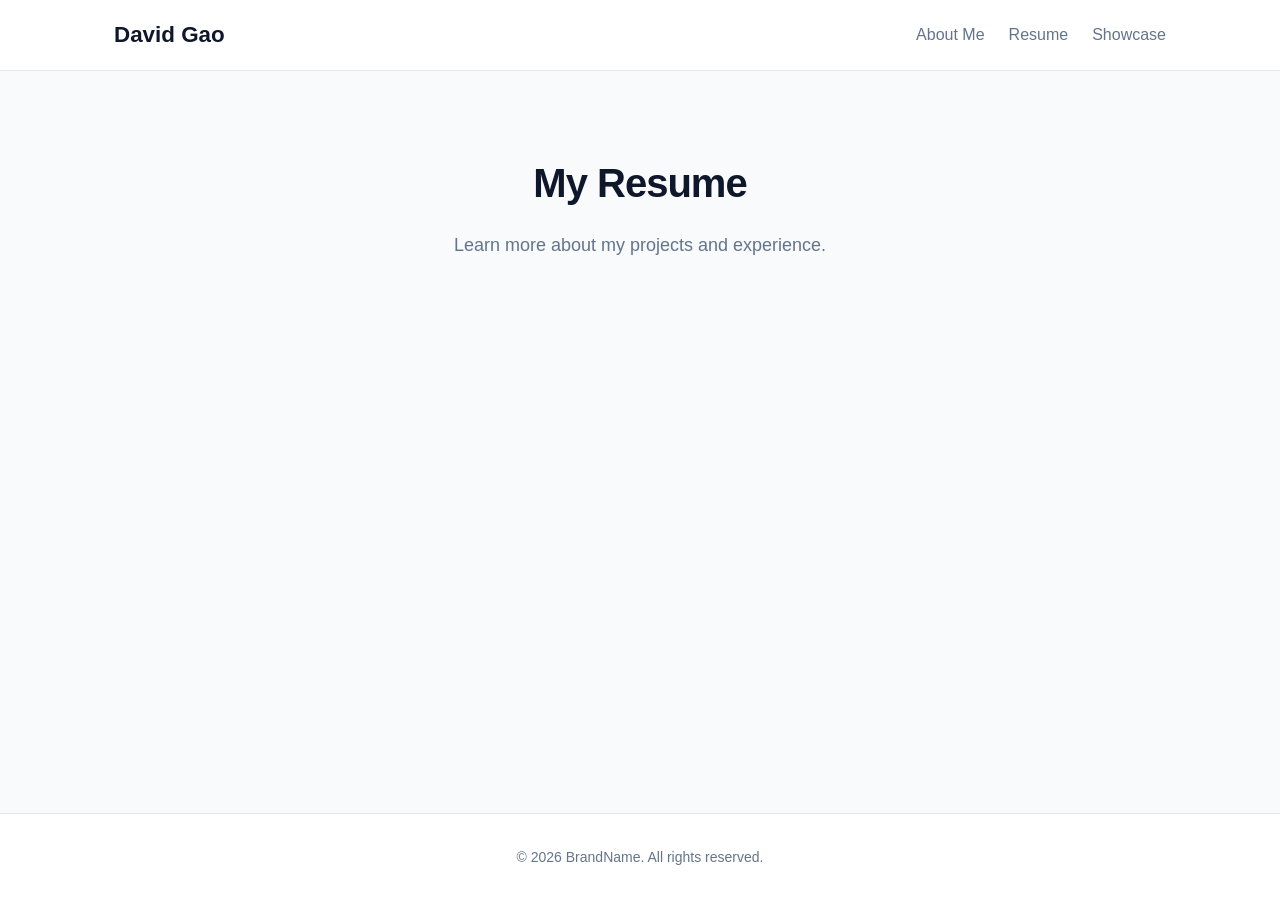
==== about-me.html @ 21740be6 "fixed link error" ====
<!DOCTYPE html>
<html lang="en">
<head>
  <meta charset="UTF-8">
  <meta name="viewport" content="width=device-width, initial-scale=1.0">
  <title>David Gao - About Me</title>

  <!-- 1. THIS LINE LINKS TO YOUR CSS FILE -->
  <link rel="stylesheet" href="styles.css">
</head>
<body>

  <!-- 2. THIS ENTIRE HEADER SECTION CREATES THE TOP NAV BAR -->
  <header>
    <div class="container navbar">
      <!-- Clicking logo returns to Home -->
      <a href="index.html" class="logo">David Gao</a>
      
      <button class="menu-toggle" id="menu-toggle" aria-label="Toggle Menu">&#9776;</button>
      
      <!-- Navigation Links -->
      <ul class="nav-links" id="nav-links">
        <li><a href="about-me.html">About Me</a></li>
        <li><a href="resume.html">Resume</a></li>
        <li><a href="showcase.html">Showcase</a></li>
      </ul>
    </div>
  </header>

  <!-- Main Content of About Page -->
  <main>
    <section class="hero">
      <div class="container">
        <h1>My Resume</h1>
        <p>Learn more about my projects and experience.</p>
      </div>
    </section>
  </main>

  <!-- Footer -->
  <footer>
    <div class="container">
      <p>&copy; 2026 BrandName. All rights reserved.</p>
    </div>
  </footer>
</body>
</html>
---- styles.css ----
/* styles.css */

/* CSS Custom Properties for Easy Theming */
:root {
  --primary-color: #2563eb;
  --primary-hover: #1d4ed8;
  --bg-color: #f8fafc;
  --card-bg: #ffffff;
  --text-color: #0f172a;
  --text-muted: #64748b;
  --border-color: #e2e8f0;
  --max-width: 1100px;
}

/* Base Reset & Typography */
* {
  box-sizing: border-box;
  margin: 0;
  padding: 0;
}

body {
  font-family: -apple-system, BlinkMacSystemFont, "Segoe UI", Roboto, Helvetica, Arial, sans-serif;
  line-height: 1.6;
  background-color: var(--bg-color);
  color: var(--text-color);
  display: flex;
  flex-direction: column;
  min-height: 100vh;
}

a {
  color: var(--primary-color);
  text-decoration: none;
}

a:hover {
  text-decoration: underline;
}

/* Container */
.container {
  width: 100%;
  max-width: var(--max-width);
  margin: 0 auto;
  padding: 0 1.5rem;
}

/* Navigation Bar */
header {
  background-color: var(--card-bg);
  border-bottom: 1px solid var(--border-color);
  position: sticky;
  top: 0;
  z-index: 10;
}

.navbar {
  display: flex;
  justify-content: space-between;
  align-items: center;
  height: 70px;
}

.logo {
  font-size: 1.4rem;
  font-weight: 700;
  color: var(--text-color);
}

.nav-links {
  display: flex;
  list-style: none;
  gap: 1.5rem;
}

.nav-links a {
  color: var(--text-muted);
  font-weight: 500;
  transition: color 0.2s;
}

.nav-links a:hover {
  color: var(--primary-color);
  text-decoration: none;
}

/* Hero Section */
.hero {
  padding: 5rem 0 3rem;
  text-align: center;
}

.hero h1 {
  font-size: 2.5rem;
  font-weight: 800;
  margin-bottom: 1rem;
  letter-spacing: -0.025em;
}

.hero p {
  font-size: 1.125rem;
  color: var(--text-muted);
  max-width: 600px;
  margin: 0 auto 2rem;
}

.btn {
  display: inline-block;
  background-color: var(--primary-color);
  color: #ffffff;
  padding: 0.75rem 1.5rem;
  border-radius: 0.375rem;
  font-weight: 600;
  transition: background-color 0.2s;
}

.btn:hover {
  background-color: var(--primary-hover);
  text-decoration: none;
}

/* Features Grid */
.features {
  padding: 3rem 0 5rem;
}

.grid {
  display: grid;
  grid-template-columns: repeat(auto-fit, minmax(280px, 1fr));
  gap: 1.5rem;
}

.card {
  background-color: var(--card-bg);
  border: 1px solid var(--border-color);
  border-radius: 0.5rem;
  padding: 1.75rem;
  box-shadow: 0 1px 3px rgba(0, 0, 0, 0.05);
}

.card h3 {
  font-size: 1.25rem;
  margin-bottom: 0.5rem;
}

.card p {
  color: var(--text-muted);
  font-size: 0.95rem;
}

/* Footer */
footer {
  margin-top: auto;
  background-color: var(--card-bg);
  border-top: 1px solid var(--border-color);
  padding: 2rem 0;
  text-align: center;
  color: var(--text-muted);
  font-size: 0.875rem;
}

/* Responsive Mobile Menu Toggle */
.menu-toggle {
  display: none;
  background: none;
  border: none;
  font-size: 1.5rem;
  cursor: pointer;
  color: var(--text-color);
}

@media (max-width: 640px) {
  .menu-toggle {
    display: block;
  }

  .nav-links {
    display: none;
    flex-direction: column;
    position: absolute;
    top: 70px;
    left: 0;
    width: 100%;
    background-color: var(--card-bg);
    border-bottom: 1px solid var(--border-color);
    padding: 1rem 1.5rem;
  }

  .nav-links.active {
    display: flex;
  }
}
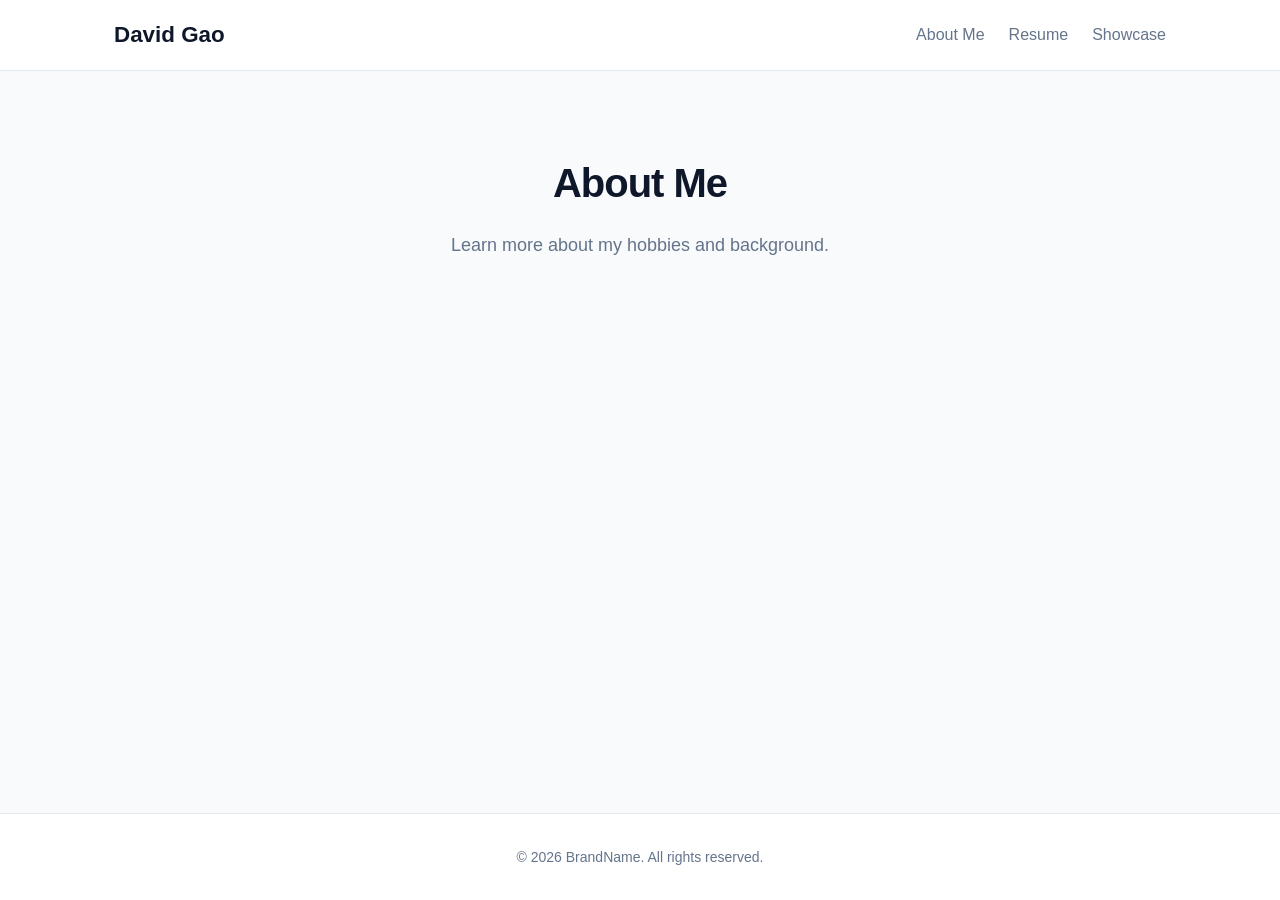
==== commit 43f41fd6: "updated contents of page to tell what its about" ====
--- a/about-me.html
+++ b/about-me.html
@@ -31,8 +31,8 @@
   <main>
     <section class="hero">
       <div class="container">
-        <h1>My Resume</h1>
-        <p>Learn more about my projects and experience.</p>
+        <h1>About Me</h1>
+        <p>Learn more about my hobbies and background.</p>
       </div>
     </section>
   </main>
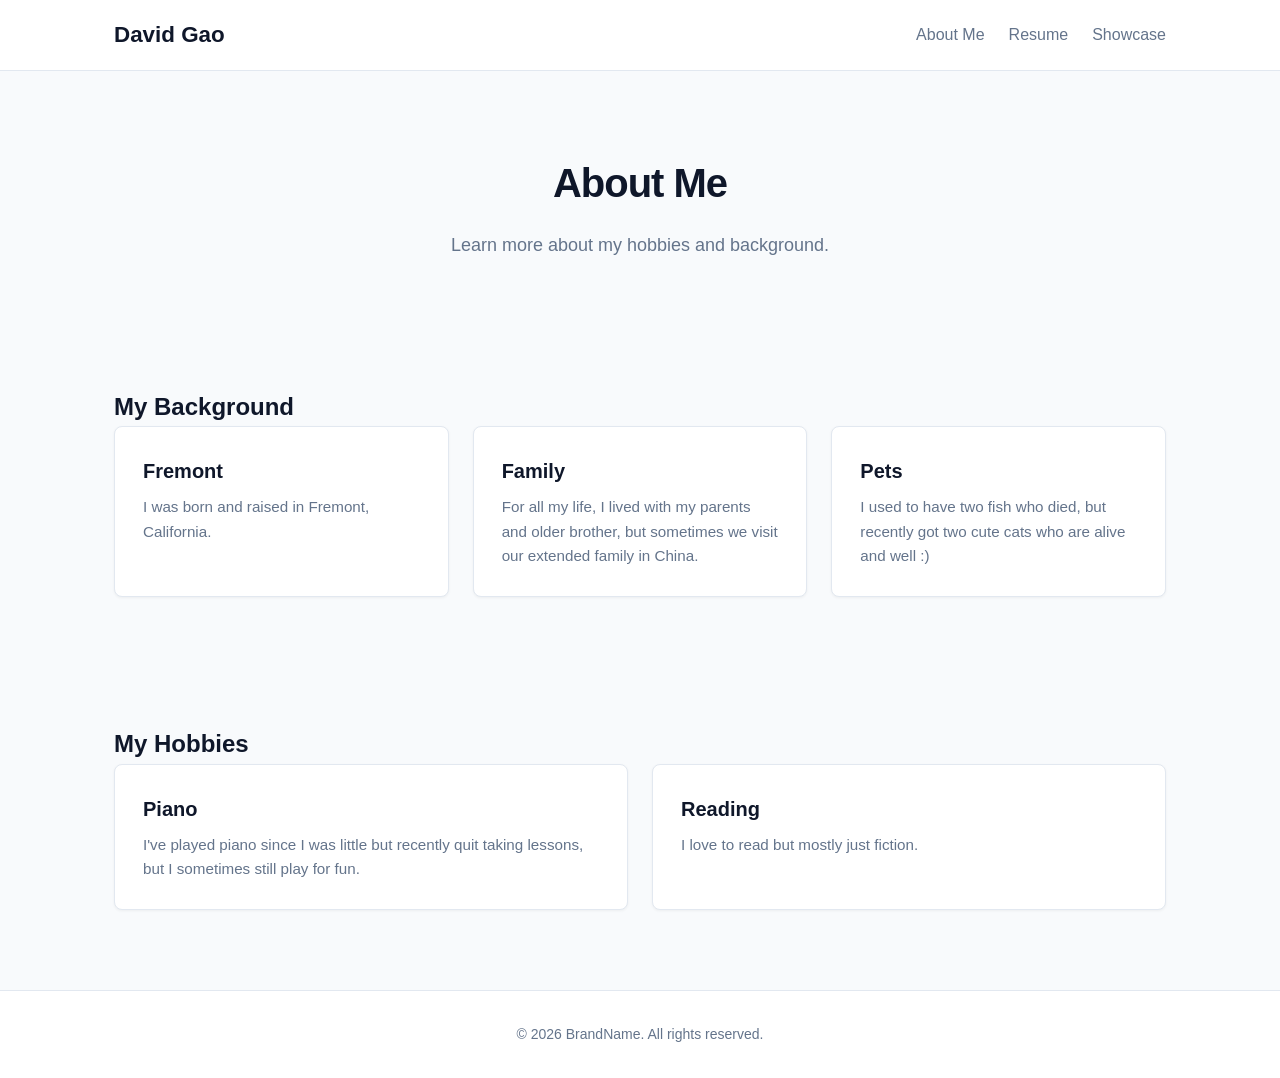
==== commit 86758bc4: "Typed in information about myself" ====
--- a/about-me.html
+++ b/about-me.html
@@ -35,6 +35,44 @@
         <p>Learn more about my hobbies and background.</p>
       </div>
     </section>
+
+    <!-- Background Section -->
+    <section class="features" id="features">
+      <div class="container">
+        <h1>My Background</h1>
+        <div class="grid">
+          <article class="card">
+            <h3>Fremont</h3>
+            <p>I was born and raised in Fremont, California.</p>
+          </article>
+          <article class="card">
+            <h3>Family</h3>
+            <p>For all my life, I lived with my parents and older brother, but sometimes we visit our extended family in China.</p>
+          </article>
+          <article class="card">
+            <h3>Pets</h3>
+            <p>I used to have two fish who died, but recently got two cute cats who are alive and well :)</p>
+          </article>
+        </div>
+      </div>
+    </section>
+
+    <!-- Hobbies Section -->
+    <section class="features" id="features">
+      <div class="container">
+        <h1>My Hobbies</h1>
+        <div class="grid">
+          <article class="card">
+            <h3>Piano</h3>
+            <p>I've played piano since I was little but recently quit taking lessons, but I sometimes still play for fun.</p>
+          </article>
+          <article class="card">
+            <h3>Reading</h3>
+            <p>I love to read but mostly just fiction.</p>
+          </article>
+        </div>
+      </div>
+    </section>
   </main>
 
   <!-- Footer -->
--- a/styles.css
+++ b/styles.css
@@ -29,6 +29,16 @@
   min-height: 100vh;
 }
 
+img {
+  max-width: 100%;
+  height: auto; /* Maintains the image's original proportions */
+}
+
+.small-img {
+  width: 300px; /* Adjust this value up or down */
+  height: auto;  /* Keeps the proportions correct so it doesn't stretch */
+}
+
 a {
   color: var(--primary-color);
   text-decoration: none;
@@ -118,6 +128,7 @@
 .btn:hover {
   background-color: var(--primary-hover);
   text-decoration: none;
+  font-size: 1.05rem;
 }
 
 /* Features Grid */
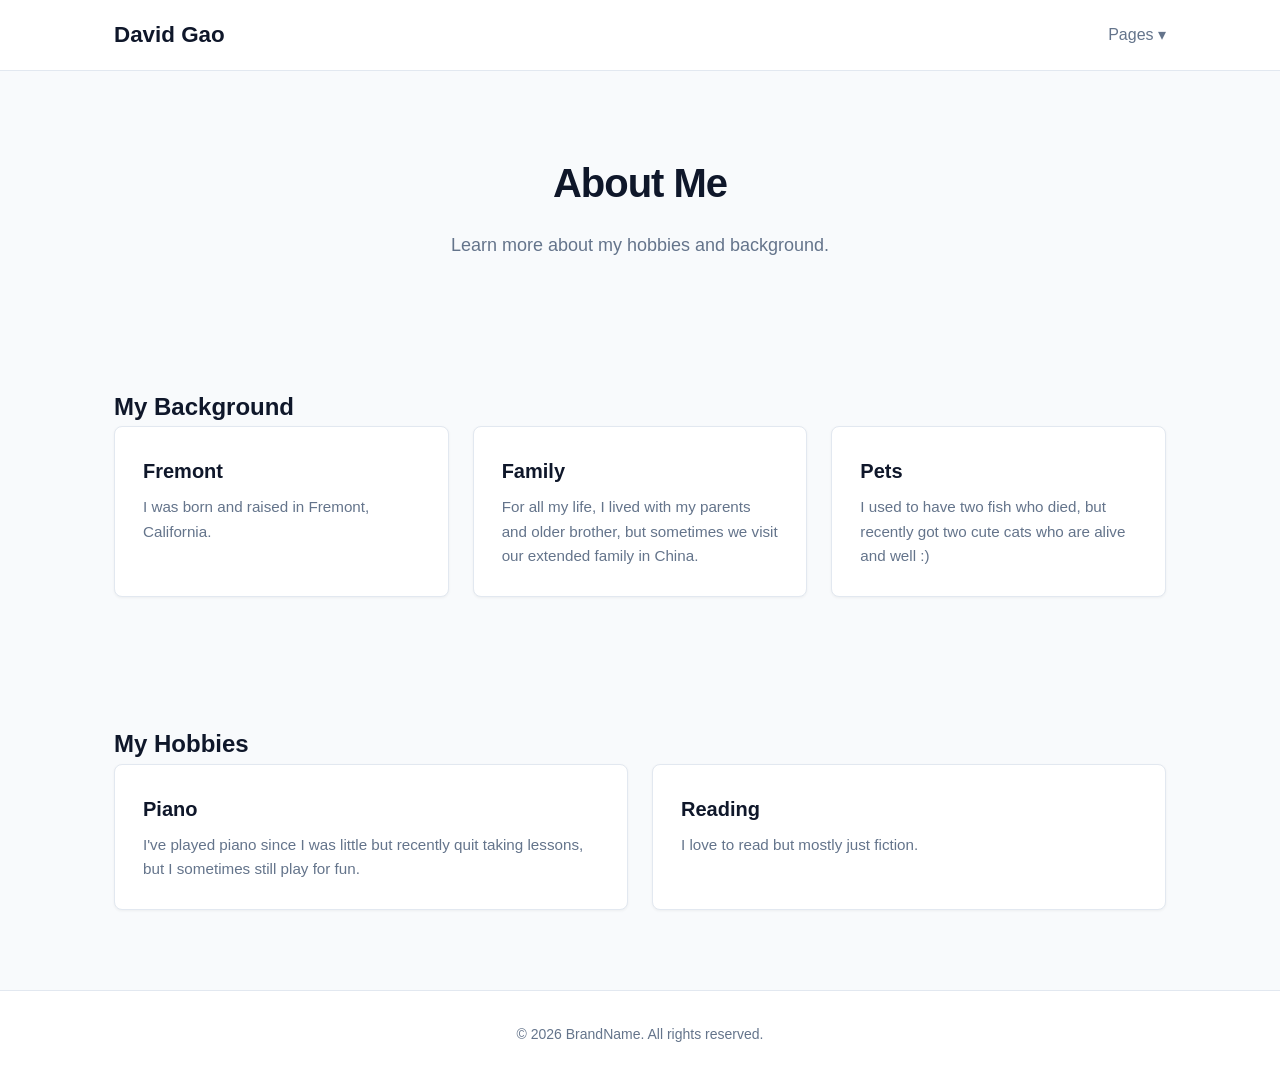
==== commit 9737c698: "dropdown menu for navigation bar" ====
--- a/about-me.html
+++ b/about-me.html
@@ -13,16 +13,19 @@
   <!-- 2. THIS ENTIRE HEADER SECTION CREATES THE TOP NAV BAR -->
   <header>
     <div class="container navbar">
-      <!-- Clicking logo returns to Home -->
       <a href="index.html" class="logo">David Gao</a>
-      
       <button class="menu-toggle" id="menu-toggle" aria-label="Toggle Menu">&#9776;</button>
-      
-      <!-- Navigation Links -->
       <ul class="nav-links" id="nav-links">
-        <li><a href="about-me.html">About Me</a></li>
-        <li><a href="resume.html">Resume</a></li>
-        <li><a href="showcase.html">Showcase</a></li>
+        
+        <!-- Dropdown Menu -->
+        <li class="dropdown">
+            <a href="#" class="dropdown-toggle">Pages &#9662;</a>
+            <ul class="dropdown-menu">
+            <li><a href="about-me.html">About Me</a></li>
+            <li><a href="resume.html">Resume</a></li>
+            <li><a href="showcase.html">Showcase</a></li>
+            </ul>
+        </li>
       </ul>
     </div>
   </header>
--- a/styles.css
+++ b/styles.css
@@ -37,6 +37,45 @@
 .small-img {
   width: 300px; /* Adjust this value up or down */
   height: auto;  /* Keeps the proportions correct so it doesn't stretch */
+}
+
+/* Dropdown Container */
+.dropdown {
+  position: relative;
+}
+
+/* Hidden Submenu */
+.dropdown-menu {
+  display: none;
+  position: absolute;
+  top: 100%; /* Position right below the main menu bar */
+  left: 0;
+  background-color: var(--card-bg);
+  border: 1px solid var(--border-color);
+  border-radius: 0.375rem;
+  min-width: 160px;
+  box-shadow: 0 4px 12px rgba(0, 0, 0, 0.1);
+  list-style: none;
+  padding: 0.5rem 0;
+  z-index: 100;
+}
+
+/* Dropdown Item Links */
+.dropdown-menu li a {
+  display: block;
+  padding: 0.5rem 1rem;
+  color: var(--text-color);
+  white-space: nowrap;
+}
+
+.dropdown-menu li a:hover {
+  background-color: var(--bg-color);
+  color: var(--primary-color);
+}
+
+/* Reveal Dropdown on Hover */
+.dropdown:hover .dropdown-menu {
+  display: block;
 }
 
 a {
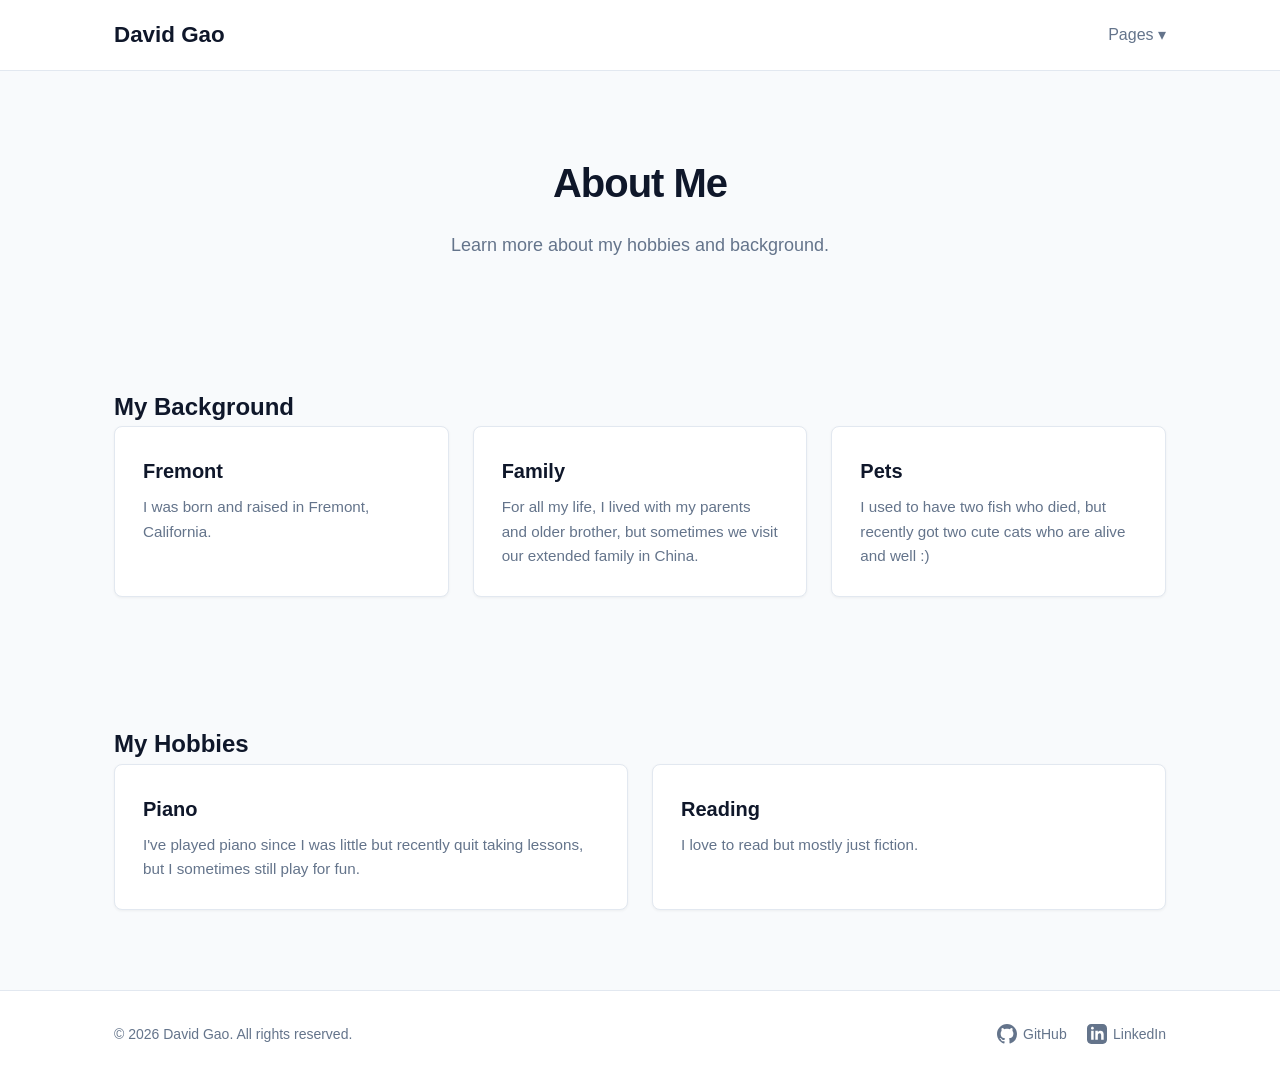
==== commit d1ffb02d: "updated footer" ====
--- a/about-me.html
+++ b/about-me.html
@@ -78,11 +78,29 @@
     </section>
   </main>
 
-  <!-- Footer -->
-  <footer>
-    <div class="container">
-      <p>&copy; 2026 BrandName. All rights reserved.</p>
+<!-- Footer -->
+<footer>
+  <div class="container footer-content">
+    <p>&copy; 2026 David Gao. All rights reserved.</p>
+
+    <div class="social-links">
+      <!-- GitHub -->
+      <a href="https://github.com/david2008gao" target="_blank" rel="noopener noreferrer" aria-label="GitHub">
+        <svg class="icon" viewBox="0 0 24 24" width="20" height="20" fill="currentColor">
+          <path d="M12 0C5.37 0 0 5.37 0 12c0 5.31 3.435 9.795 8.205 11.385.6.105.825-.255.825-.57 0-.285-.015-1.23-.015-2.235-3.015.555-3.795-.735-4.035-1.41-.135-.345-.72-1.41-1.23-1.695-.42-.225-1.02-.78-.015-.795.945-.015 1.62.87 1.845 1.23 1.08 1.815 2.805 1.305 3.495.99.105-.78.42-1.305.765-1.605-2.67-.3-5.46-1.335-5.46-5.925 0-1.305.465-2.385 1.23-3.225-.12-.3-.54-1.53.12-3.18 0 0 1.005-.315 3.3 1.23.96-.27 1.98-.405 3-.405s2.04.135 3 .405c2.295-1.56 3.3-1.23 3.3-1.23.66 1.65.24 2.88.12 3.18.765.84 1.23 1.905 1.23 3.225 0 4.605-2.805 5.625-5.475 5.925.435.375.81 1.095.81 2.22 0 1.605-.015 2.895-.015 3.3 0 .315.225.69.825.57A12.02 12.02 0 0024 12c0-6.63-5.37-12-12-12z"/>
+        </svg>
+        <span>GitHub</span>
+      </a>
+
+      <!-- LinkedIn -->
+      <a href="https://www.linkedin.com/in/david2008gao" target="_blank" rel="noopener noreferrer" aria-label="LinkedIn">
+        <svg class="icon" viewBox="0 0 24 24" width="20" height="20" fill="currentColor">
+          <path d="M19 0h-14c-2.761 0-5 2.239-5 5v14c0 2.761 2.239 5 5 5h14c2.762 0 5-2.239 5-5v-14c0-2.761-2.238-5-5-5zm-11 19h-3v-11h3v11zm-1.5-12.268c-.966 0-1.75-.79-1.75-1.764s.784-1.764 1.75-1.764 1.75.79 1.75 1.764-.783 1.764-1.75 1.764zm13.5 12.268h-3v-5.604c0-3.368-4-3.113-4 0v5.604h-3v-11h3v1.765c1.396-2.586 7-2.777 7 2.476v6.759z"/>
+        </svg>
+        <span>LinkedIn</span>
+      </a>
     </div>
-  </footer>
+  </div>
+</footer>
 </body>
 </html>
--- a/styles.css
+++ b/styles.css
@@ -78,6 +78,53 @@
   display: block;
 }
 
+/* Footer Layout */
+footer {
+  margin-top: auto;
+  background-color: var(--card-bg);
+  border-top: 1px solid var(--border-color);
+  padding: 2rem 0;
+  color: var(--text-muted);
+  font-size: 0.875rem;
+}
+
+.footer-content {
+  display: flex;
+  flex-direction: column;
+  align-items: center;
+  gap: 1rem;
+  text-align: center;
+}
+
+/* Desktop horizontal alignment */
+@media (min-width: 640px) {
+  .footer-content {
+    flex-direction: row;
+    justify-content: space-between;
+  }
+}
+
+/* Social Links & Icons */
+.social-links {
+  display: flex;
+  gap: 1.25rem;
+  align-items: center;
+}
+
+.social-links a {
+  display: inline-flex;
+  align-items: center;
+  gap: 0.4rem;
+  color: var(--text-muted);
+  font-weight: 500;
+  transition: color 0.2s;
+}
+
+.social-links a:hover {
+  color: var(--primary-color);
+  text-decoration: none;
+}
+
 a {
   color: var(--primary-color);
   text-decoration: none;
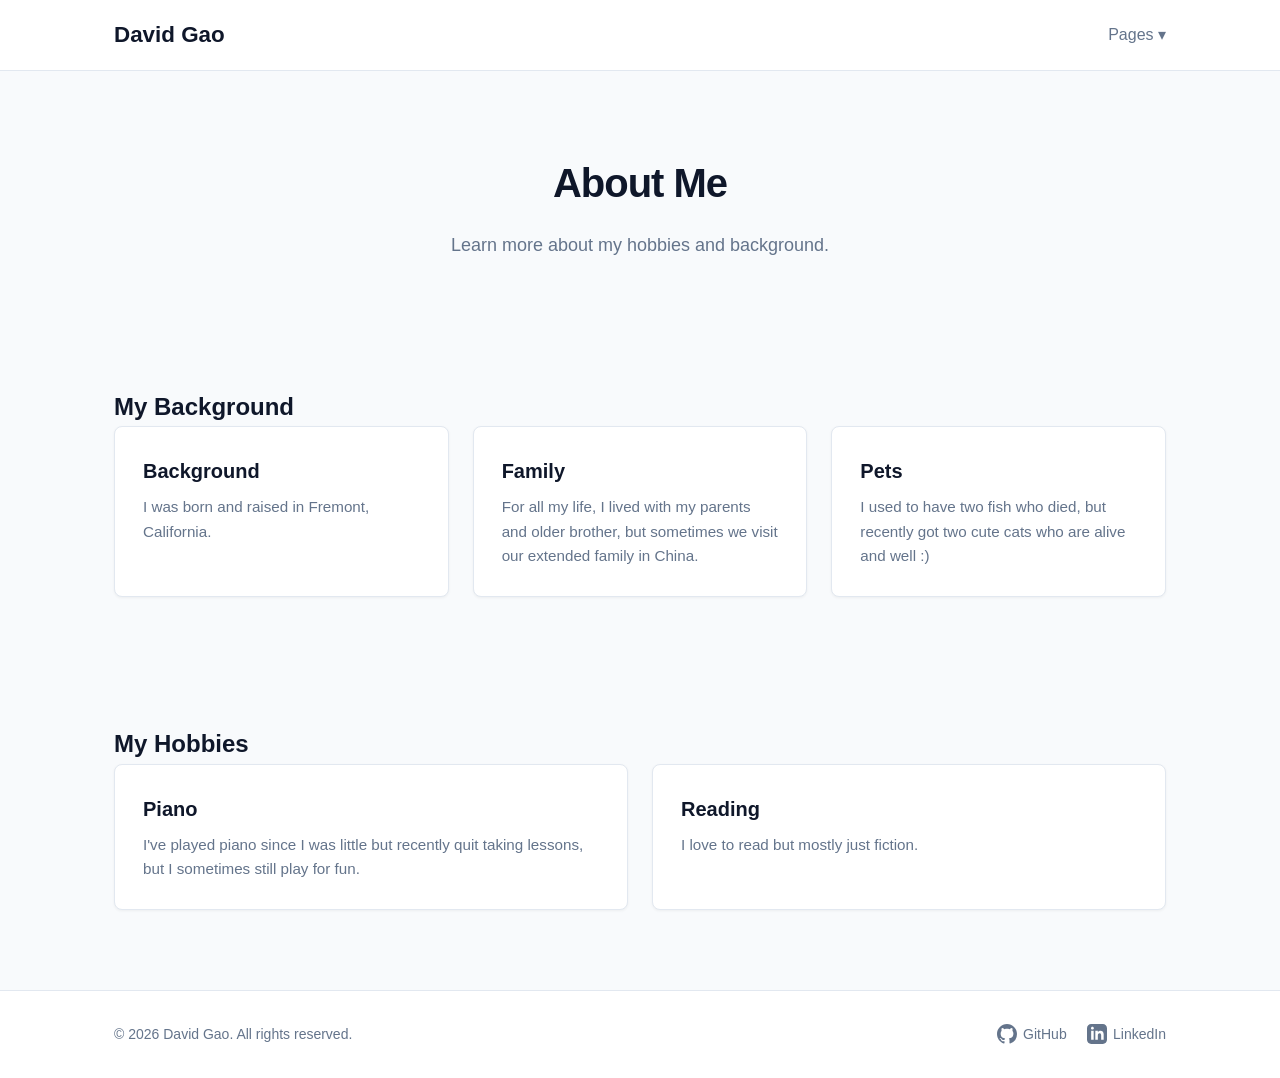
==== commit 8c793d50: "changed fremont to background" ====
--- a/about-me.html
+++ b/about-me.html
@@ -4,7 +4,7 @@
   <meta charset="UTF-8">
   <meta name="viewport" content="width=device-width, initial-scale=1.0">
   <title>David Gao - About Me</title>
-
+  <link rel="icon" type="image/x-icon" href="favicon.ico">
   <!-- 1. THIS LINE LINKS TO YOUR CSS FILE -->
   <link rel="stylesheet" href="styles.css">
 </head>
@@ -45,7 +45,7 @@
         <h1>My Background</h1>
         <div class="grid">
           <article class="card">
-            <h3>Fremont</h3>
+            <h3>Background</h3>
             <p>I was born and raised in Fremont, California.</p>
           </article>
           <article class="card">
@@ -93,7 +93,7 @@
       </a>
 
       <!-- LinkedIn -->
-      <a href="https://www.linkedin.com/in/david2008gao" target="_blank" rel="noopener noreferrer" aria-label="LinkedIn">
+      <a href="https://www.linkedin.com/in/david-gao-72b2b4416" target="_blank" rel="noopener noreferrer" aria-label="LinkedIn">
         <svg class="icon" viewBox="0 0 24 24" width="20" height="20" fill="currentColor">
           <path d="M19 0h-14c-2.761 0-5 2.239-5 5v14c0 2.761 2.239 5 5 5h14c2.762 0 5-2.239 5-5v-14c0-2.761-2.238-5-5-5zm-11 19h-3v-11h3v11zm-1.5-12.268c-.966 0-1.75-.79-1.75-1.764s.784-1.764 1.75-1.764 1.75.79 1.75 1.764-.783 1.764-1.75 1.764zm13.5 12.268h-3v-5.604c0-3.368-4-3.113-4 0v5.604h-3v-11h3v1.765c1.396-2.586 7-2.777 7 2.476v6.759z"/>
         </svg>
--- a/styles.css
+++ b/styles.css
@@ -94,6 +94,20 @@
   align-items: center;
   gap: 1rem;
   text-align: center;
+}
+
+/* Base styling for the logo */
+.logo {
+  display: inline-block; /* Required for scaling animations to work properly */
+  color: #333333; /* Your default logo color (change if using a dark theme) */
+  text-decoration: none;
+  transition: transform 0.2s ease, color 0.2s ease; /* Smooth transition when hovering */
+}
+
+/* Hover state */
+.logo:hover {
+  transform: scale(1.08); /* Grows the logo by 8% */
+  color: #535353;         /* Changes color to a lighter gray */
 }
 
 /* Desktop horizontal alignment */
